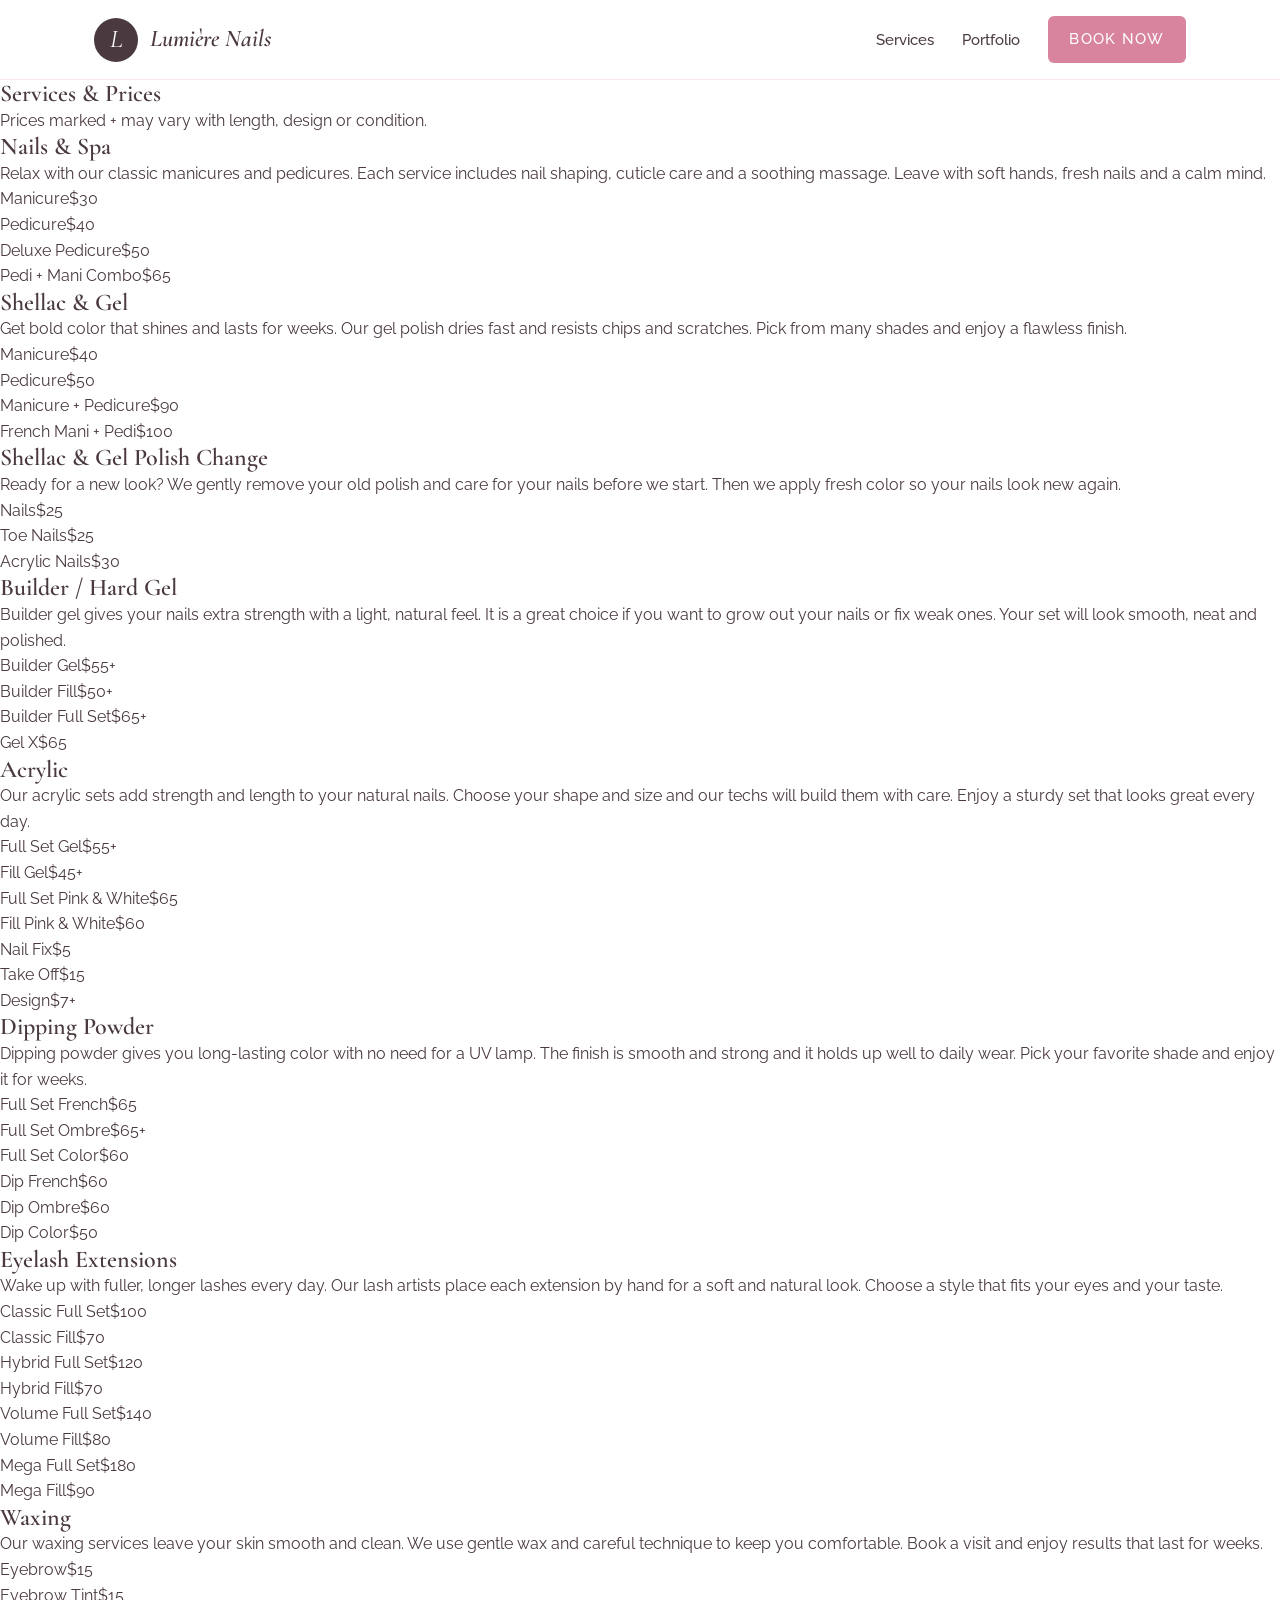
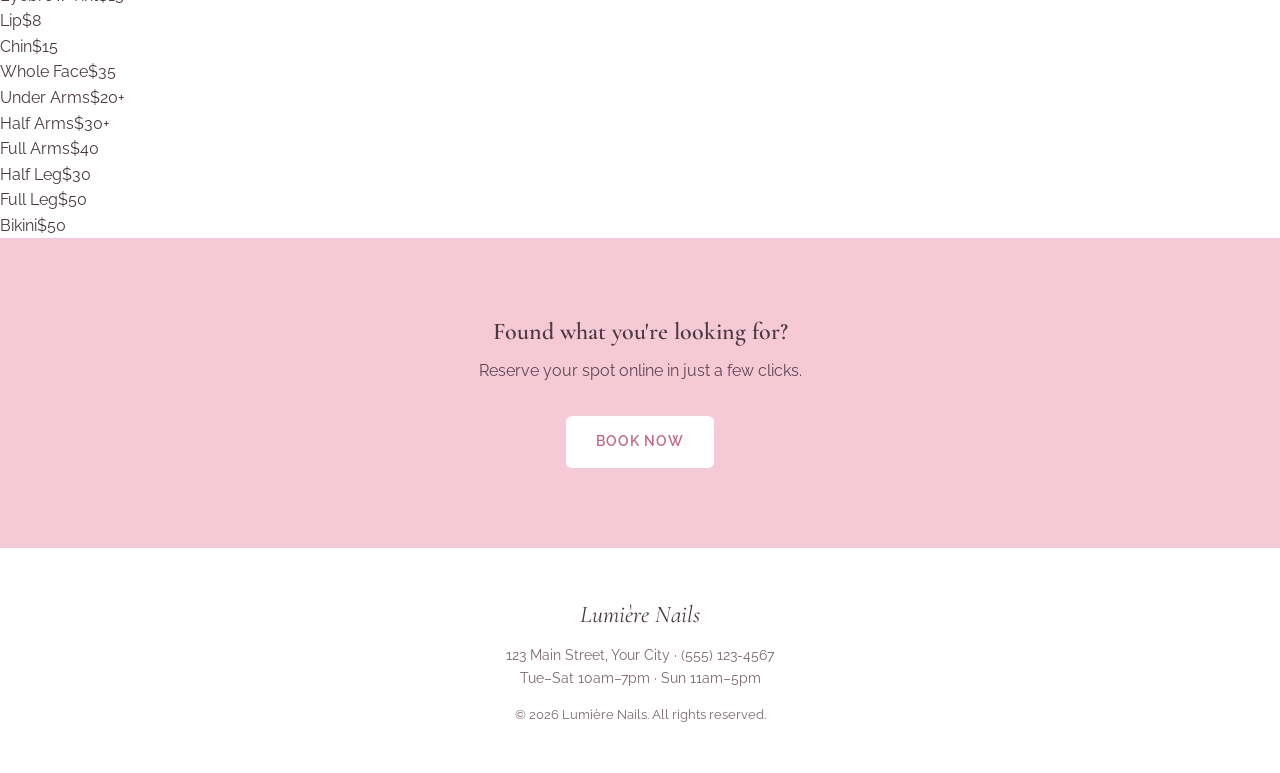
==== services.html @ 2a7338ce "create basic services page" ====
<!DOCTYPE html>
<html lang="en">
<head>
  <meta charset="UTF-8">
  <meta name="viewport" content="width=device-width, initial-scale=1.0">
  <title>Services &amp; Prices | Lumière Nails</title>
  <link rel="preconnect" href="https://fonts.googleapis.com">
  <link rel="preconnect" href="https://fonts.gstatic.com" crossorigin>
  <link href="https://fonts.googleapis.com/css2?family=Cormorant+Garamond:ital,wght@0,500;0,600;1,500&family=Raleway:wght@400;500;600&display=swap" rel="stylesheet">
  <link rel="stylesheet" href="css/styles.css">
</head>
<body>

  <!-- Header / Navigation -->
  <header class="site-header">
    <nav class="nav">
      <a href="index.html" class="logo">
        <span class="logo-mark">L</span>
        <span class="logo-text">Lumière Nails</span>
      </a>
      <ul class="nav-links">
        <li><a href="services.html" aria-current="page">Services</a></li>
        <li><a href="portfolio.html">Portfolio</a></li>
        <li><a href="booking.html" class="btn btn-nav">Book Now</a></li>
      </ul>
    </nav>
  </header>

  <!-- Page title -->
  <section class="page-header">
    <h1>Services &amp; Prices</h1>
    <p>Prices marked + may vary with length, design or condition.</p>
  </section>

  <!-- Service menu -->
  <main class="menu">

    <section class="menu-card">
      <h2>Nails &amp; Spa</h2>
      <p>Relax with our classic manicures and pedicures. Each service includes nail shaping, cuticle care and a soothing massage. Leave with soft hands, fresh nails and a calm mind.</p>
      <ul class="price-list">
        <li><span>Manicure</span><span>$30</span></li>
        <li><span>Pedicure</span><span>$40</span></li>
        <li><span>Deluxe Pedicure</span><span>$50</span></li>
        <li><span>Pedi + Mani Combo</span><span>$65</span></li>
      </ul>
    </section>

    <section class="menu-card">
      <h2>Shellac &amp; Gel</h2>
      <p>Get bold color that shines and lasts for weeks. Our gel polish dries fast and resists chips and scratches. Pick from many shades and enjoy a flawless finish.</p>
      <ul class="price-list">
        <li><span>Manicure</span><span>$40</span></li>
        <li><span>Pedicure</span><span>$50</span></li>
        <li><span>Manicure + Pedicure</span><span>$90</span></li>
        <li><span>French Mani + Pedi</span><span>$100</span></li>
      </ul>
    </section>

    <section class="menu-card">
      <h2>Shellac &amp; Gel Polish Change</h2>
      <p>Ready for a new look? We gently remove your old polish and care for your nails before we start. Then we apply fresh color so your nails look new again.</p>
      <ul class="price-list">
        <li><span>Nails</span><span>$25</span></li>
        <li><span>Toe Nails</span><span>$25</span></li>
        <li><span>Acrylic Nails</span><span>$30</span></li>
      </ul>
    </section>

    <section class="menu-card">
      <h2>Builder / Hard Gel</h2>
      <p>Builder gel gives your nails extra strength with a light, natural feel. It is a great choice if you want to grow out your nails or fix weak ones. Your set will look smooth, neat and polished.</p>
      <ul class="price-list">
        <li><span>Builder Gel</span><span>$55+</span></li>
        <li><span>Builder Fill</span><span>$50+</span></li>
        <li><span>Builder Full Set</span><span>$65+</span></li>
        <li><span>Gel X</span><span>$65</span></li>
      </ul>
    </section>

    <section class="menu-card">
      <h2>Acrylic</h2>
      <p>Our acrylic sets add strength and length to your natural nails. Choose your shape and size and our techs will build them with care. Enjoy a sturdy set that looks great every day.</p>
      <ul class="price-list">
        <li><span>Full Set Gel</span><span>$55+</span></li>
        <li><span>Fill Gel</span><span>$45+</span></li>
        <li><span>Full Set Pink &amp; White</span><span>$65</span></li>
        <li><span>Fill Pink &amp; White</span><span>$60</span></li>
        <li><span>Nail Fix</span><span>$5</span></li>
        <li><span>Take Off</span><span>$15</span></li>
        <li><span>Design</span><span>$7+</span></li>
      </ul>
    </section>

    <section class="menu-card">
      <h2>Dipping Powder</h2>
      <p>Dipping powder gives you long-lasting color with no need for a UV lamp. The finish is smooth and strong and it holds up well to daily wear. Pick your favorite shade and enjoy it for weeks.</p>
      <ul class="price-list">
        <li><span>Full Set French</span><span>$65</span></li>
        <li><span>Full Set Ombre</span><span>$65+</span></li>
        <li><span>Full Set Color</span><span>$60</span></li>
        <li><span>Dip French</span><span>$60</span></li>
        <li><span>Dip Ombre</span><span>$60</span></li>
        <li><span>Dip Color</span><span>$50</span></li>
      </ul>
    </section>

    <section class="menu-card">
      <h2>Eyelash Extensions</h2>
      <p>Wake up with fuller, longer lashes every day. Our lash artists place each extension by hand for a soft and natural look. Choose a style that fits your eyes and your taste.</p>
      <ul class="price-list">
        <li><span>Classic Full Set</span><span>$100</span></li>
        <li><span>Classic Fill</span><span>$70</span></li>
        <li><span>Hybrid Full Set</span><span>$120</span></li>
        <li><span>Hybrid Fill</span><span>$70</span></li>
        <li><span>Volume Full Set</span><span>$140</span></li>
        <li><span>Volume Fill</span><span>$80</span></li>
        <li><span>Mega Full Set</span><span>$180</span></li>
        <li><span>Mega Fill</span><span>$90</span></li>
      </ul>
    </section>

    <section class="menu-card">
      <h2>Waxing</h2>
      <p>Our waxing services leave your skin smooth and clean. We use gentle wax and careful technique to keep you comfortable. Book a visit and enjoy results that last for weeks.</p>
      <ul class="price-list">
        <li><span>Eyebrow</span><span>$15</span></li>
        <li><span>Eyebrow Tint</span><span>$15</span></li>
        <li><span>Lip</span><span>$8</span></li>
        <li><span>Chin</span><span>$15</span></li>
        <li><span>Whole Face</span><span>$35</span></li>
        <li><span>Under Arms</span><span>$20+</span></li>
        <li><span>Half Arms</span><span>$30+</span></li>
        <li><span>Full Arms</span><span>$40</span></li>
        <li><span>Half Leg</span><span>$30</span></li>
        <li><span>Full Leg</span><span>$50</span></li>
        <li><span>Bikini</span><span>$50</span></li>
      </ul>
    </section>

  </main>

  <!-- Call to action -->
  <section class="cta">
    <h2>Found what you're looking for?</h2>
    <p>Reserve your spot online in just a few clicks.</p>
    <a href="booking.html" class="btn btn-light">Book Now</a>
  </section>

  <!-- Footer -->
  <footer class="site-footer">
    <p class="footer-logo">Lumière Nails</p>
    <p>123 Main Street, Your City &middot; (555) 123-4567</p>
    <p>Tue&ndash;Sat 10am&ndash;7pm &middot; Sun 11am&ndash;5pm</p>
    <p class="copyright">&copy; 2026 Lumière Nails. All rights reserved.</p>
  </footer>

</body>
</html>
---- css/styles.css ----
/* ---------- Theme ---------- */
:root {
  --pink: #f6c9d6;
  --pink-deep: #d9849f;
  --pink-darker: #c4698a;
  --rose: #cf8fa5;
  --blush: #fde6ed;
  --cream: #fff5f8;
  --ink: #4a3a40;
  --muted: #7d6870;
  --white: #ffffff;

  --font-serif: "Cormorant Garamond", Georgia, serif;
  --font-sans: "Raleway", "Helvetica Neue", Arial, sans-serif;

  --radius: 6px;
  --max-width: 1140px;
}

/* ---------- Base ---------- */
*,
*::before,
*::after {
  box-sizing: border-box;
  margin: 0;
  padding: 0;
}

html {
  scroll-behavior: smooth;
}

body {
  font-family: var(--font-sans);
  color: var(--ink);
  background: var(--white);
  line-height: 1.6;
  -webkit-font-smoothing: antialiased;
}

a {
  color: inherit;
  text-decoration: none;
}

h1,
h2,
h3 {
  font-family: var(--font-serif);
  font-weight: 600;
  line-height: 1.15;
  color: var(--ink);
}

.eyebrow {
  font-family: var(--font-sans);
  font-style: italic;
  font-size: 1.05rem;
  color: var(--rose);
  margin-bottom: 0.5rem;
}

.divider {
  display: block;
  width: 70px;
  height: 1px;
  background: var(--pink);
  margin: 1.75rem 0;
}

/* ---------- Buttons ---------- */
.btn {
  display: inline-block;
  padding: 0.9rem 1.8rem;
  font-size: 0.85rem;
  font-weight: 600;
  letter-spacing: 0.08em;
  text-transform: uppercase;
  border: 1px solid transparent;
  border-radius: var(--radius);
  transition: background 0.25s ease, color 0.25s ease, border-color 0.25s ease;
}

.btn-primary {
  background: var(--pink-deep);
  color: var(--white);
}

.btn-primary:hover {
  background: var(--pink-darker);
}

.btn-outline {
  border-color: var(--pink-deep);
  color: var(--pink-darker);
}

.btn-outline:hover {
  background: var(--pink-deep);
  color: var(--white);
}

.btn-light {
  background: var(--white);
  color: var(--pink-darker);
}

.btn-light:hover {
  background: var(--blush);
}

/* ---------- Header / Nav ---------- */
.site-header {
  position: sticky;
  top: 0;
  z-index: 10;
  background: rgba(255, 255, 255, 0.92);
  backdrop-filter: blur(8px);
  border-bottom: 1px solid var(--blush);
}

.nav {
  max-width: var(--max-width);
  margin: 0 auto;
  padding: 1rem 1.5rem;
  display: flex;
  align-items: center;
  justify-content: space-between;
}

.logo {
  display: flex;
  align-items: center;
  gap: 0.75rem;
}

.logo-mark {
  display: grid;
  place-items: center;
  width: 44px;
  height: 44px;
  border-radius: 50%;
  background: var(--ink);
  color: var(--white);
  font-family: var(--font-serif);
  font-style: italic;
  font-size: 1.6rem;
}

.logo-text {
  font-family: var(--font-serif);
  font-style: italic;
  font-size: 1.5rem;
  font-weight: 600;
}

.nav-links {
  list-style: none;
  display: flex;
  align-items: center;
  gap: 1.75rem;
}

.nav-links a {
  font-size: 0.95rem;
  font-weight: 500;
  transition: color 0.2s ease;
}

.nav-links a:not(.btn):hover {
  color: var(--pink-deep);
}

.btn-nav {
  padding: 0.65rem 1.3rem;
  background: var(--pink-deep);
  color: var(--white);
}

.btn-nav:hover {
  background: var(--pink-darker);
}

/* ---------- Hero ---------- */
.hero {
  max-width: var(--max-width);
  margin: 0 auto;
  padding: 5rem 1.5rem 6rem;
  display: grid;
  grid-template-columns: 1.1fr 1fr;
  align-items: center;
  gap: 4rem;
}

.hero h1 {
  font-size: clamp(2.6rem, 5vw, 4.2rem);
}

.hero-text {
  max-width: 460px;
  color: var(--muted);
  font-size: 1.05rem;
  margin-bottom: 2.25rem;
}

.hero-actions {
  display: flex;
  flex-wrap: wrap;
  gap: 1rem;
}

.hero-visual {
  position: relative;
  height: 460px;
}

.visual-card {
  position: absolute;
  border-radius: 200px 200px var(--radius) var(--radius);
}

.visual-card-1 {
  inset: 0 18% 0 0;
  background:
    radial-gradient(circle at 30% 30%, rgba(255, 255, 255, 0.55), transparent 45%),
    linear-gradient(160deg, var(--blush), var(--rose));
}

.visual-card-2 {
  width: 45%;
  height: 55%;
  right: 0;
  bottom: -2rem;
  background: linear-gradient(160deg, var(--pink), var(--pink-deep));
  border: 8px solid var(--white);
}

/* ---------- CTA ---------- */
.cta {
  background: var(--pink);
  color: var(--ink);
  text-align: center;
  padding: 5rem 1.5rem;
}

.cta h2 {
  color: var(--ink);
  margin-bottom: 0.75rem;
}

.cta p {
  opacity: 0.9;
  margin-bottom: 2rem;
}

/* ---------- Footer ---------- */
.site-footer {
  text-align: center;
  padding: 3rem 1.5rem;
  font-size: 0.9rem;
  color: var(--muted);
}

.footer-logo {
  font-family: var(--font-serif);
  font-style: italic;
  font-size: 1.5rem;
  color: var(--ink);
  margin-bottom: 0.5rem;
}

.copyright {
  margin-top: 1rem;
  font-size: 0.8rem;
}

/* ---------- Responsive ---------- */
@media (max-width: 900px) {
  .hero {
    grid-template-columns: 1fr;
    text-align: center;
    padding-top: 3.5rem;
    gap: 3rem;
  }

  .hero .divider {
    margin-left: auto;
    margin-right: auto;
  }

  .hero-text {
    margin-left: auto;
    margin-right: auto;
  }

  .hero-actions {
    justify-content: center;
  }

  .hero-visual {
    height: 340px;
    max-width: 420px;
    width: 100%;
    margin: 0 auto;
  }

  .service-grid {
    grid-template-columns: repeat(2, 1fr);
  }
}

@media (max-width: 560px) {
  .logo-text {
    font-size: 1.2rem;
  }

  .nav-links {
    gap: 1rem;
  }

  .nav-links a {
    font-size: 0.85rem;
  }

  .btn-nav {
    padding: 0.55rem 0.9rem;
  }

  .service-grid {
    grid-template-columns: 1fr;
  }
}
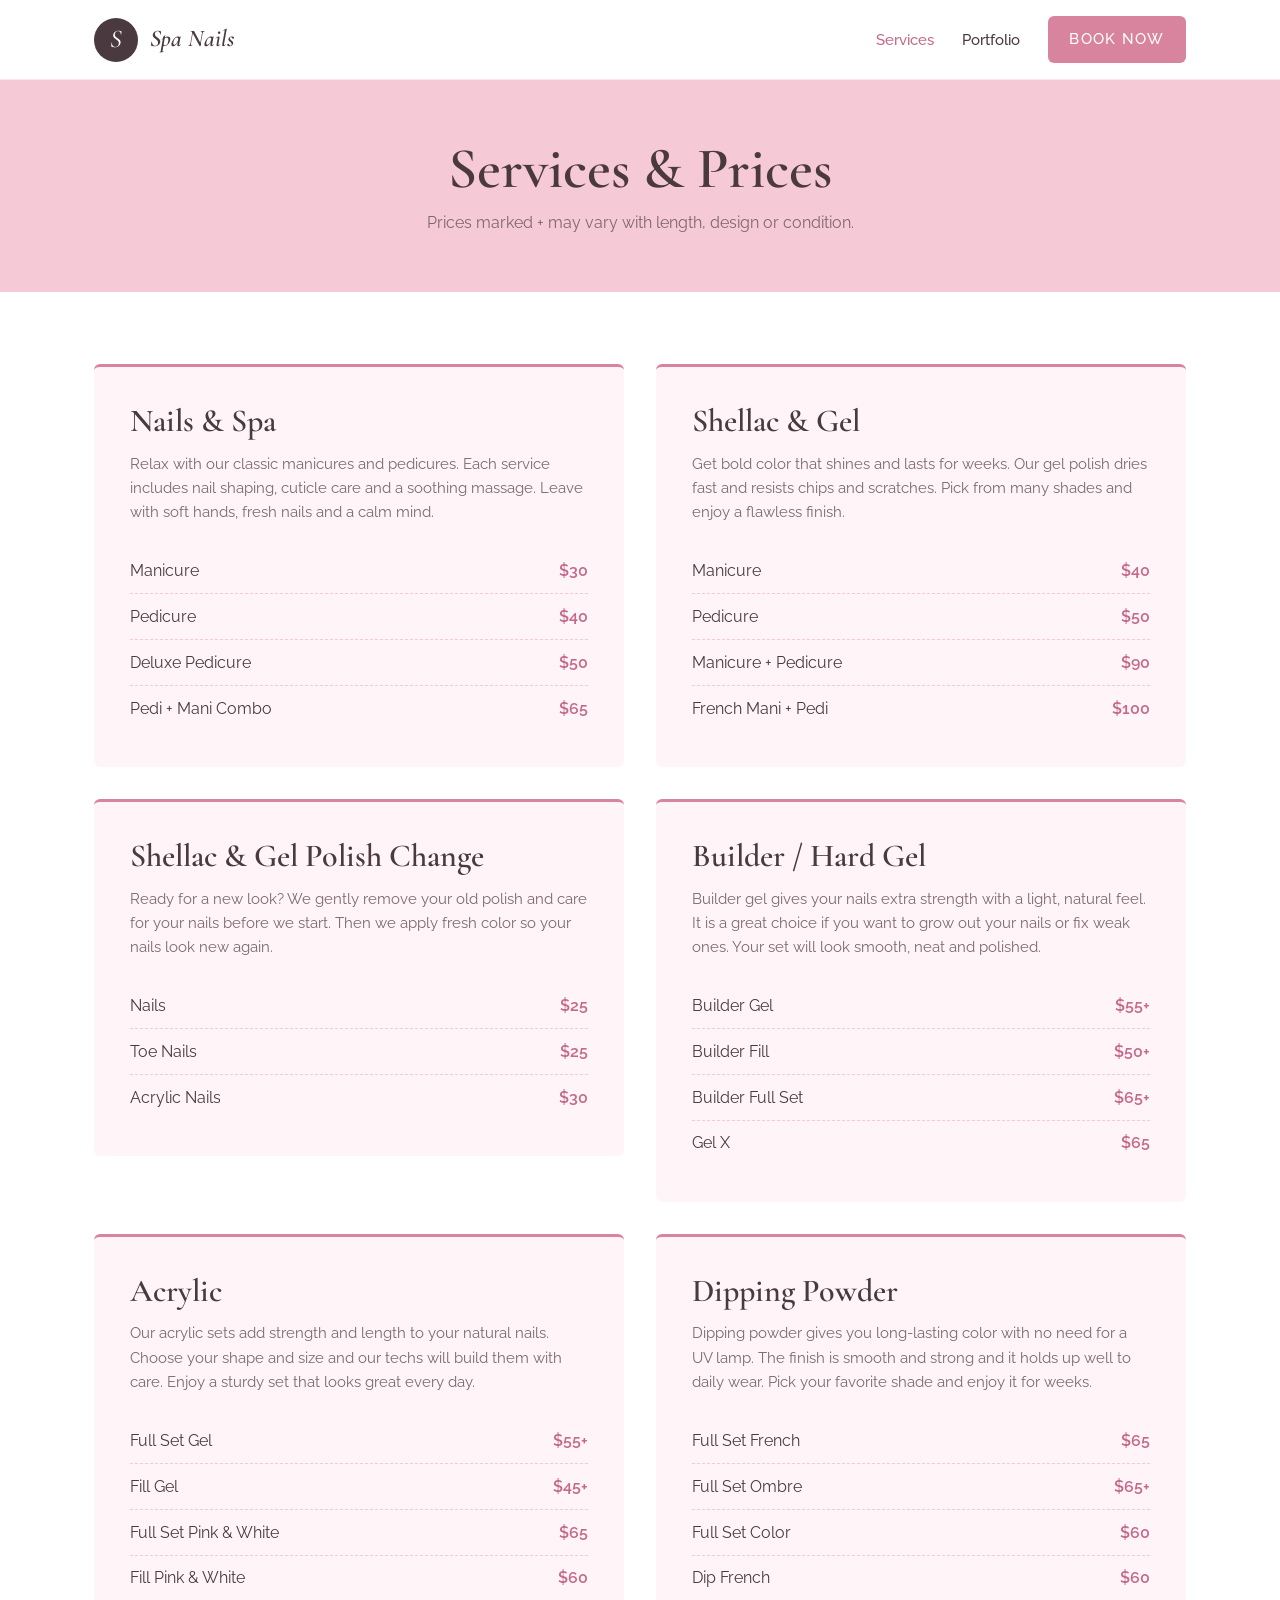
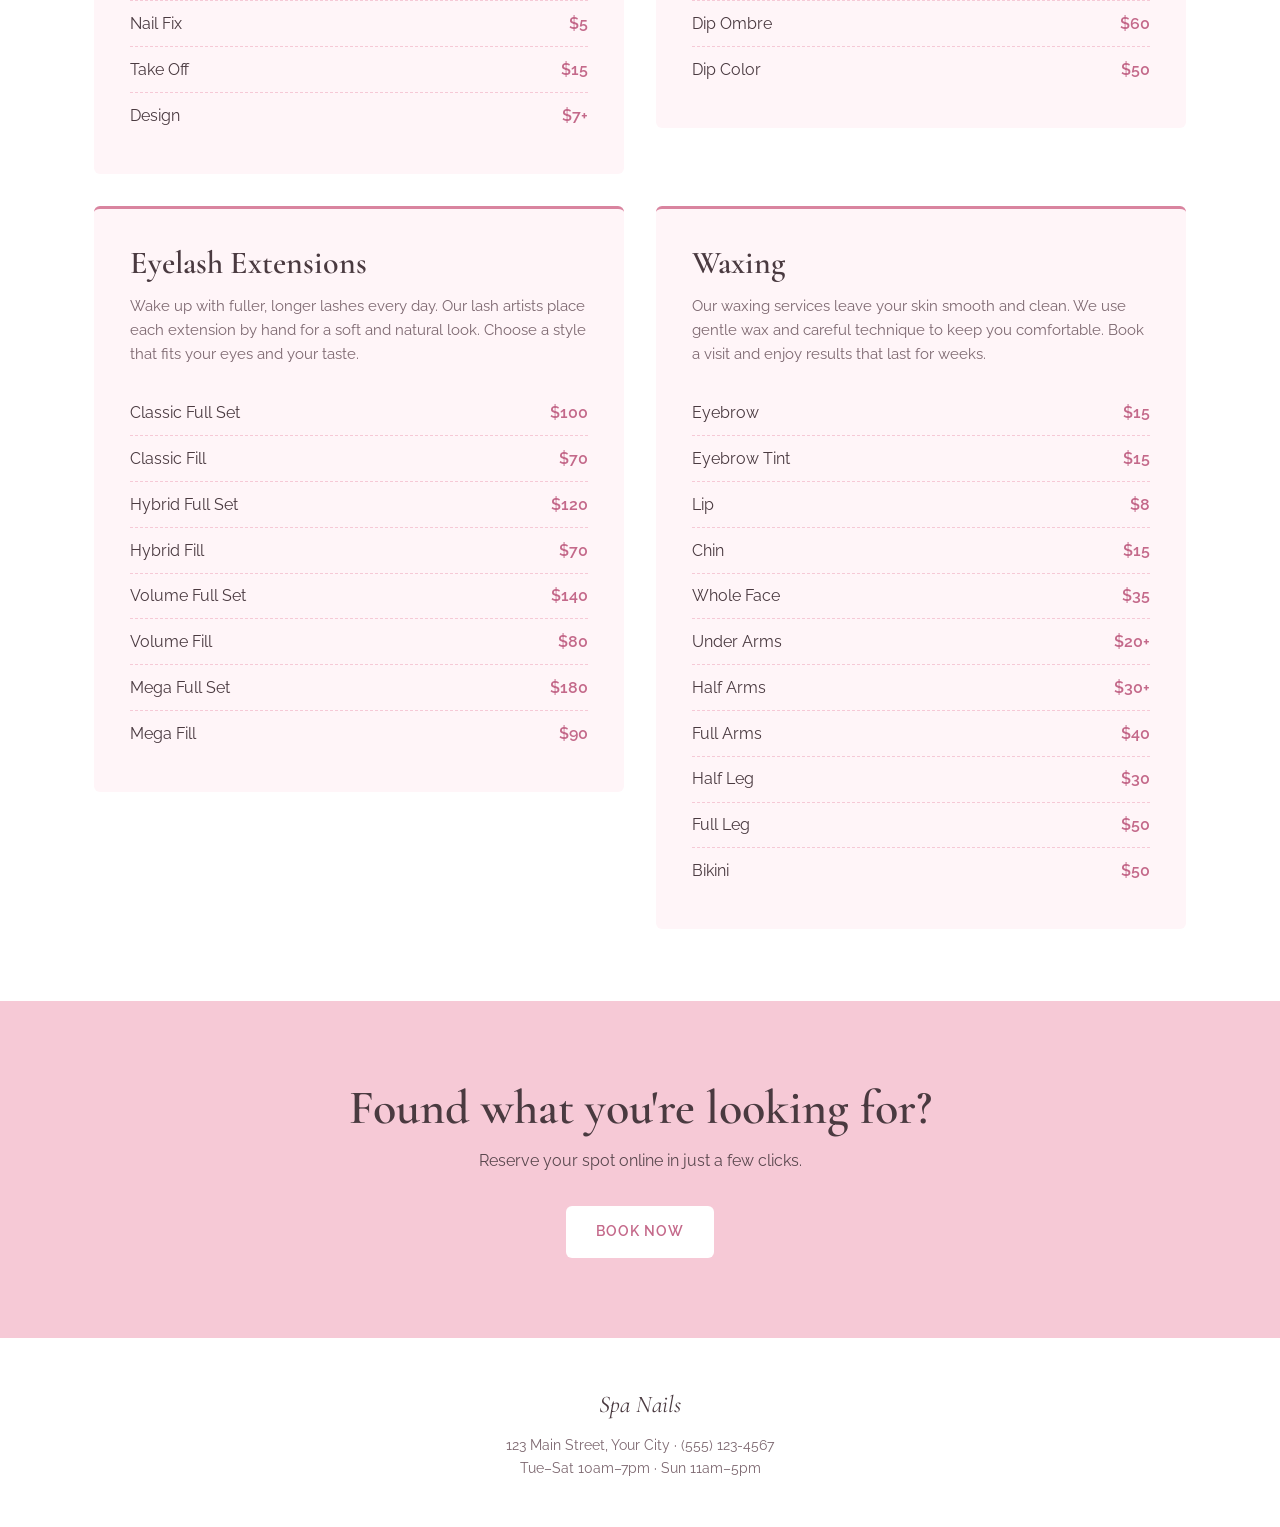
==== commit 418b4205: "fix salon name" ====
--- a/services.html
+++ b/services.html
@@ -3,7 +3,7 @@
 <head>
   <meta charset="UTF-8">
   <meta name="viewport" content="width=device-width, initial-scale=1.0">
-  <title>Services &amp; Prices | Lumière Nails</title>
+  <title>Services &amp; Prices | Spa Nails</title>
   <link rel="preconnect" href="https://fonts.googleapis.com">
   <link rel="preconnect" href="https://fonts.gstatic.com" crossorigin>
   <link href="https://fonts.googleapis.com/css2?family=Cormorant+Garamond:ital,wght@0,500;0,600;1,500&family=Raleway:wght@400;500;600&display=swap" rel="stylesheet">
@@ -15,8 +15,8 @@
   <header class="site-header">
     <nav class="nav">
       <a href="index.html" class="logo">
-        <span class="logo-mark">L</span>
-        <span class="logo-text">Lumière Nails</span>
+        <span class="logo-mark">S</span>
+        <span class="logo-text">Spa Nails</span>
       </a>
       <ul class="nav-links">
         <li><a href="services.html" aria-current="page">Services</a></li>
@@ -149,10 +149,9 @@
 
   <!-- Footer -->
   <footer class="site-footer">
-    <p class="footer-logo">Lumière Nails</p>
+    <p class="footer-logo">Spa Nails</p>
     <p>123 Main Street, Your City &middot; (555) 123-4567</p>
     <p>Tue&ndash;Sat 10am&ndash;7pm &middot; Sun 11am&ndash;5pm</p>
-    <p class="copyright">&copy; 2026 Lumière Nails. All rights reserved.</p>
   </footer>
 
 </body>
--- a/css/styles.css
+++ b/css/styles.css
@@ -221,9 +221,7 @@
 
 .visual-card-1 {
   inset: 0 18% 0 0;
-  background:
-    radial-gradient(circle at 30% 30%, rgba(255, 255, 255, 0.55), transparent 45%),
-    linear-gradient(160deg, var(--blush), var(--rose));
+  background: var(--blush) url("../imgs/nails/nail-set-10.png") center / cover;
 }
 
 .visual-card-2 {
@@ -231,7 +229,7 @@
   height: 55%;
   right: 0;
   bottom: -2rem;
-  background: linear-gradient(160deg, var(--pink), var(--pink-deep));
+  background: var(--pink) url("../imgs/nails/nail-set-11.png") center / cover;
   border: 8px solid var(--white);
 }
 
@@ -245,6 +243,7 @@
 
 .cta h2 {
   color: var(--ink);
+  font-size: clamp(2.2rem, 4vw, 3rem);
   margin-bottom: 0.75rem;
 }
 
@@ -272,6 +271,76 @@
 .copyright {
   margin-top: 1rem;
   font-size: 0.8rem;
+}
+
+/* ---------- Services page ---------- */
+.nav-links a[aria-current="page"] {
+  color: var(--pink-darker);
+}
+
+.page-header {
+  background: var(--pink);
+  text-align: center;
+  padding: 3.5rem 1.5rem;
+}
+
+.page-header h1 {
+  font-size: clamp(2.6rem, 5vw, 3.6rem);
+}
+
+.page-header p {
+  color: var(--muted);
+  margin-top: 0.5rem;
+}
+
+.menu {
+  max-width: var(--max-width);
+  margin: 0 auto;
+  padding: 4.5rem 1.5rem;
+  display: grid;
+  grid-template-columns: repeat(2, 1fr);
+  gap: 2rem;
+  align-items: start;
+}
+
+.menu-card {
+  background: var(--cream);
+  padding: 2.25rem;
+  border-radius: var(--radius);
+  border-top: 3px solid var(--pink-deep);
+}
+
+.menu-card h2 {
+  font-size: 2rem;
+  margin-bottom: 0.75rem;
+}
+
+.menu-card > p {
+  color: var(--muted);
+  font-size: 0.95rem;
+  margin-bottom: 1.5rem;
+}
+
+.price-list {
+  list-style: none;
+}
+
+.price-list li {
+  display: flex;
+  justify-content: space-between;
+  gap: 1rem;
+  padding: 0.6rem 0;
+  border-bottom: 1px dashed var(--pink);
+}
+
+.price-list li:last-child {
+  border-bottom: none;
+}
+
+.price-list li span:last-child {
+  font-weight: 600;
+  color: var(--pink-darker);
+  white-space: nowrap;
 }
 
 /* ---------- Responsive ---------- */
@@ -304,8 +373,8 @@
     margin: 0 auto;
   }
 
-  .service-grid {
-    grid-template-columns: repeat(2, 1fr);
+  .menu {
+    grid-template-columns: 1fr;
   }
 }
 
@@ -325,8 +394,4 @@
   .btn-nav {
     padding: 0.55rem 0.9rem;
   }
-
-  .service-grid {
-    grid-template-columns: 1fr;
-  }
-}
+}
